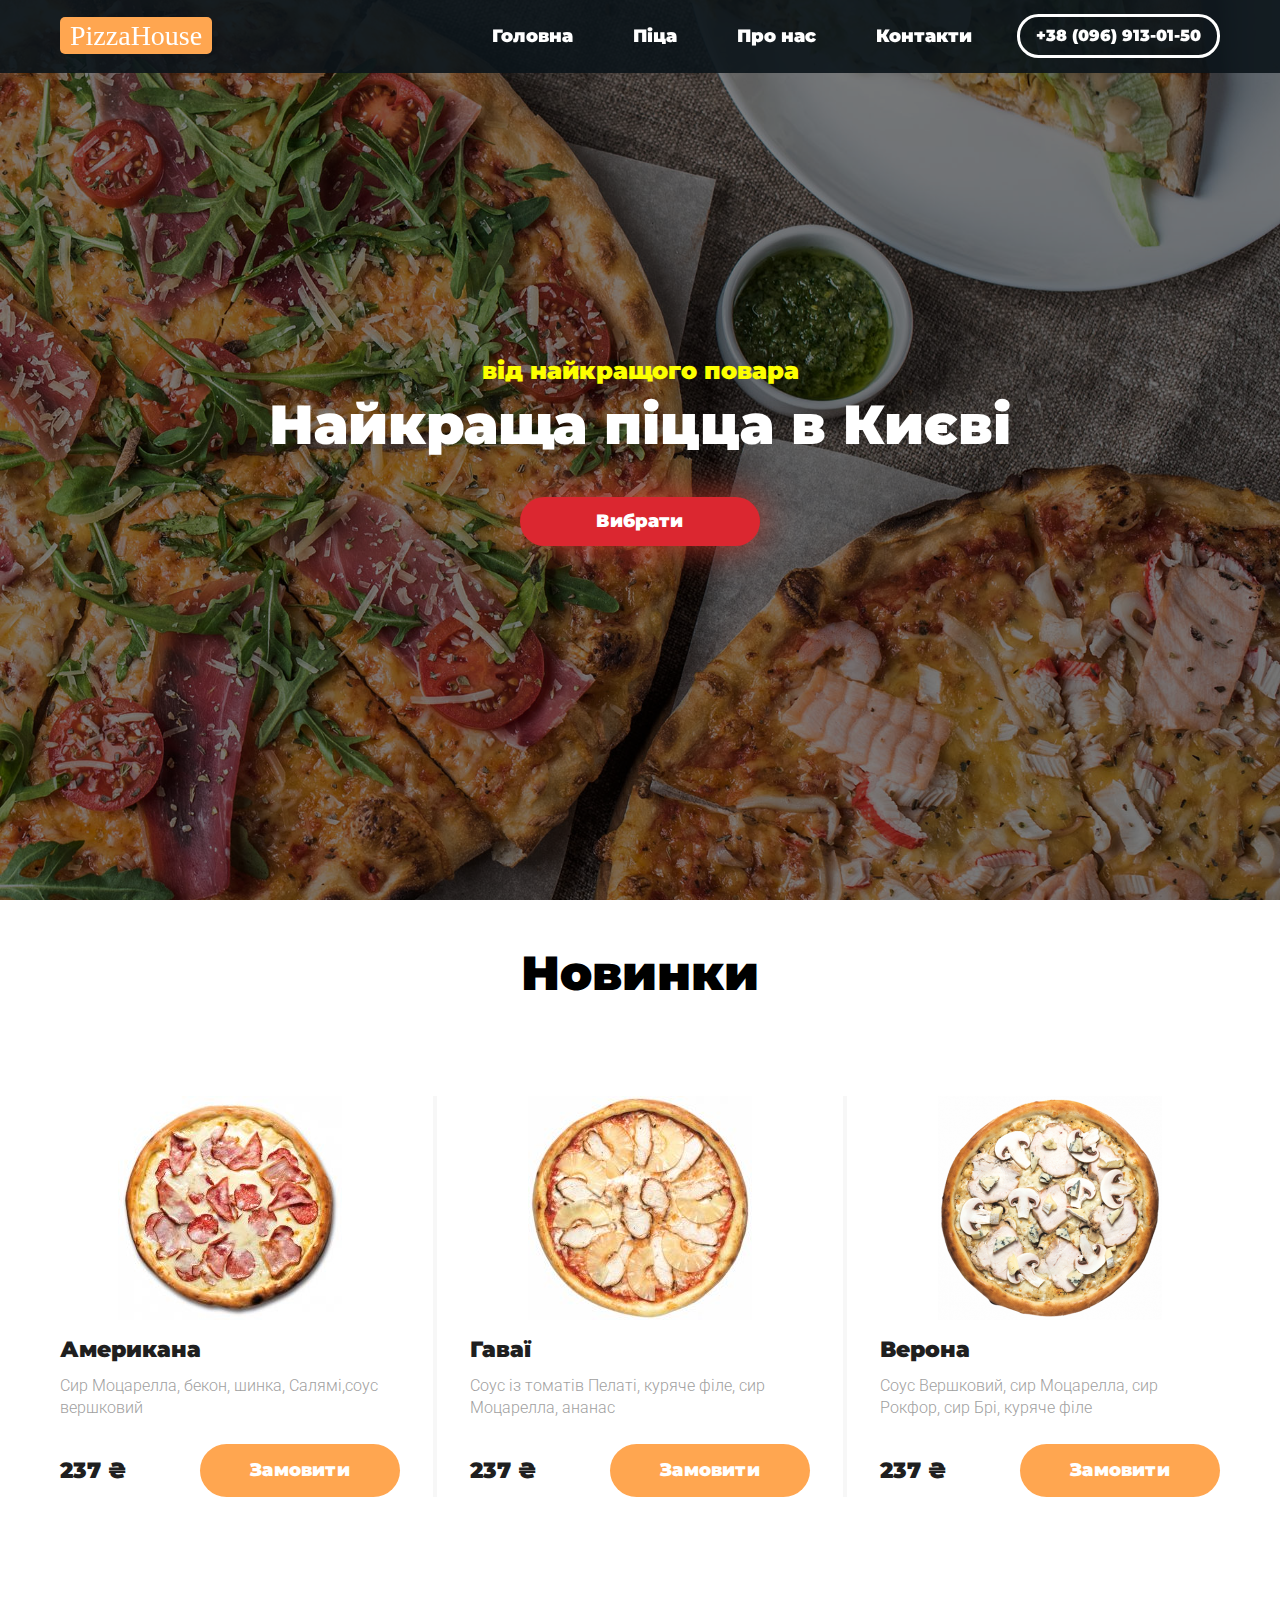
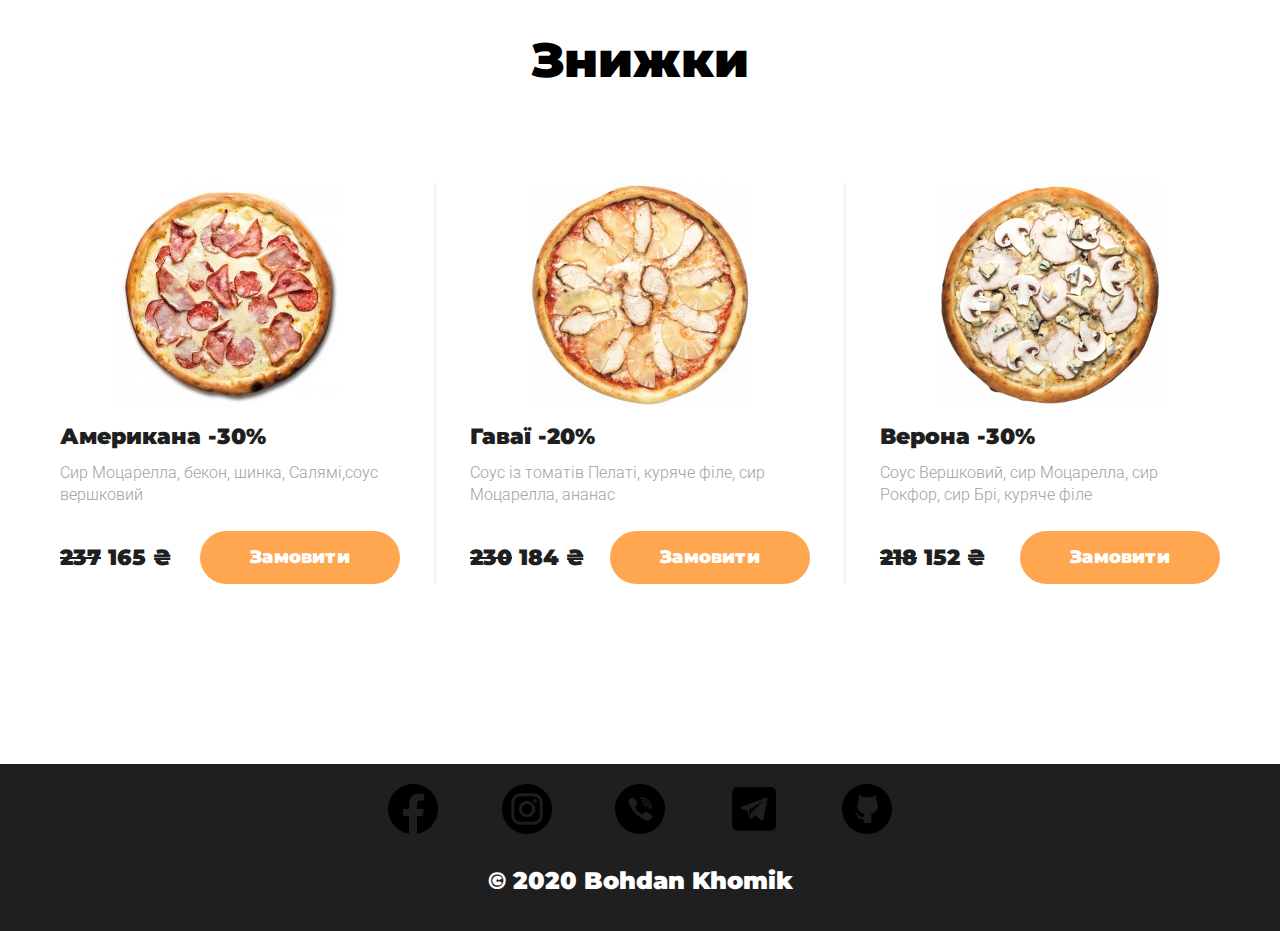
==== coursework1/index.html @ d34571e2 "First commit" ====
<!DOCTYPE html>
<html lang="en">

<head>
    <meta charset="UTF-8">
    <meta name="viewport" content="width=device-width, initial-scale=1.0">
    <link rel="stylesheet" href="css/normalize.css">
    <link rel="stylesheet" href="css/style.css">
    <link rel="stylesheet" href="css/header.css">
    <link rel="stylesheet" href="css/menu.css">
    <link rel="stylesheet" href="css/footer.css">
    <link href="https://fonts.googleapis.com/css2?family=Roboto:wght@300&display=swap" rel="stylesheet">
    <link href="https://fonts.googleapis.com/css2?family=Montserrat:wght@900&display=swap" rel="stylesheet">
    <title>Головна</title>
</head>

<body>
    <header class="header">
        <div class="container header_container">
            <div class="logotipe">
                <div class="logo">
                    <a class="log" href="#">PizzaHouse</a>
                </div>
            </div>
            <div class="navigation">
                <div class="nav">
                    <ul class="nav_ul">
                        <li>
                            <a class="nav_item" href="index.html"><span class="text">Головна</span></a>
                        </li>
                        <li>
                            <a class="nav_item" href="menu.html"><span class="text">Піца</span></a>
                        </li>
                        <li>
                            <a class="nav_item" href="about.html"><span class="text"> Про нас</span></a>
                        </li>
                        <li>
                            <a class="nav_item" href="contacts.html"><span class="text"> Контакти</span></a>
                        </li>
                    </ul>
                </div>
                <div class="phone">
                    <a class="phone_item headerphone_item" href="tel: +380969130150">+38 (096) 913-01-50</a>
                </div>
                <div class="hamburger" onclick="show('block')">
                    <button class="btn_menu " type="button ">
                    <span class="btn_menu_box ">
                        <span class="btn_menu_inner "></span>
                    </span>
                </button>
                </div>
            </div>
        </div>
    </header>
    <div class="section ">
        <div class="container section_container ">
            <p class="section_subtitle "> від найкращого повара</p>
            <h1 class="section_title ">Найкраща піцца в Києві</h1>
            <div class="section_title "></div>
            <div class="section_btn ">
                <a href="menu.html " class="btn ">Вибрати</a>
            </div>
        </div>
    </div>
    <main class="main ">
        <section class="section_new ">
            <div class="container ">
                <div class="main ">
                    <h2 class="new_title ">Новинки</h2>
                </div>
                <div class="catalog ">
                    <div class="catalog_item ">
                        <div class="products catalog_products ">
                            <img src="img/katalog/amerukana.jpg " alt=" " class="product ">
                            <div class="product_content ">
                                <h3 class="product_title ">Американа</h3>
                                <p class="product_info ">Сир Моцарелла, бекон, шинка, Салямі,соус вершковий</p>
                            </div>
                            <div class="product_sizes ">

                                <div class="bot ">
                                    <div class="price ">
                                        <span class="value ">237</span>
                                        <span class="currentcy "> &#8372;</span>
                                    </div>
                                    <div>
                                        <a href="create_order.html " class="btn product_btn ">Замовити</a>
                                    </div>
                                </div>
                            </div>
                        </div>
                    </div>
                    <div class="catalog_item ">
                        <div class="products catalog_products ">
                            <img src="img/katalog/gavai.jpg " alt=" " class="product ">
                            <div class="product_content ">
                                <h3 class="product_title ">Гаваї</h3>
                                <p class="product_info ">Соус із томатів Пелаті, куряче філе, сир Моцарелла, ананас</p>
                            </div>
                            <div class="product_sizes ">

                                <div class="bot ">
                                    <div class="price ">
                                        <span class="value ">237</span>
                                        <span class="currentcy "> &#8372;</span>
                                    </div>
                                    <div>
                                        <a href="create_order.html " class="btn product_btn ">Замовити</a>
                                    </div>
                                </div>
                            </div>
                        </div>
                    </div>
                    <div class="catalog_item ">
                        <div class="products catalog_products ">
                            <img src="img/katalog/verona.jpg " alt=" " class="product ">
                            <div class="product_content ">
                                <h3 class="product_title ">Верона</h3>
                                <p class="product_info ">Соус Вершковий, сир Моцарелла, сир Рокфор, сир Брі, куряче філе</p>
                            </div>
                            <div class="product_sizes ">

                                <div class="bot ">
                                    <div class="price ">
                                        <span class="value ">237</span>
                                        <span class="currentcy "> &#8372;</span>
                                    </div>
                                    <div>
                                        <a href="create_order.html " class="btn product_btn ">Замовити</a>
                                    </div>
                                </div>
                            </div>
                        </div>
                    </div>
                </div>
            </div>
        </section>
        <section class="section_sales ">
            <div class="container ">
                <div class="main ">
                    <h2 class="new_title ">Знижки</h2>
                </div>
                <div class="catalog ">
                    <div class="catalog_item ">
                        <div class="products catalog_products ">
                            <img src="img/katalog/amerukana.jpg " alt=" " class="product ">
                            <div class="product_content ">
                                <h3 class="product_title ">Американа -30%</h3>
                                <p class="product_info ">Сир Моцарелла, бекон, шинка, Салямі,соус вершковий</p>
                            </div>
                            <div class="product_sizes ">

                                <div class="bot ">
                                    <div class="price ">
                                        <span class="value "><strike>237</strike> 165</span>
                                        <span class="currentcy "> &#8372;</span>
                                    </div>
                                    <div>
                                        <a href="create_order.html " class="btn product_btn ">Замовити</a>
                                    </div>
                                </div>
                            </div>
                        </div>
                    </div>
                    <div class="catalog_item ">
                        <div class="products catalog_products ">
                            <img src="img/katalog/gavai.jpg " alt=" " class="product ">
                            <div class="product_content ">
                                <h3 class="product_title ">Гаваї -20%</h3>
                                <p class="product_info ">Соус із томатів Пелаті, куряче філе, сир Моцарелла, ананас</p>
                            </div>
                            <div class="product_sizes ">

                                <div class="bot ">
                                    <div class="price ">
                                        <span class="value "><strike>230</strike> 184</span>
                                        <span class="currentcy "> &#8372;</span>
                                    </div>
                                    <div>
                                        <a href="create_order.html " class="btn product_btn ">Замовити</a>
                                    </div>
                                </div>
                            </div>
                        </div>
                    </div>
                    <div class="catalog_item ">
                        <div class="products catalog_products ">
                            <img src="img/katalog/verona.jpg " alt=" " class="product ">
                            <div class="product_content ">
                                <h3 class="product_title ">Верона -30%</h3>
                                <p class="product_info ">Соус Вершковий, сир Моцарелла, сир Рокфор, сир Брі, куряче філе</p>
                            </div>
                            <div class="product_sizes ">

                                <div class="bot ">
                                    <div class="price ">
                                        <span class="value "><strike>218</strike> 152</span>
                                        <span class="currentcy "> &#8372;</span>
                                    </div>
                                    <div>
                                        <a href="create_order.html " class="btn product_btn ">Замовити</a>
                                    </div>
                                </div>
                            </div>
                        </div>
                    </div>
                </div>
            </div>
        </section>
    </main>
    <footer>
        <div class="icon ">
            <a href="https://www.facebook.com/profile.php?id=100011536720653 " target="_blank "> <img src="img/footer/facebook.png " alt="Facebook "></a>
            <a href="https://www.instagram.com/_bodianych_/ " target="_blank "> <img src="img/footer/instagram.png " alt="Instagram "> </a>
            <a href="tel:+380969130150 " target="_blank "> <img src="img/footer/viber.png " alt="viber "></a>
            <a href="https://t.me/Bodiantos " target="_blank "> <img src="img/footer/telegram.png " alt="Telegram "></a>
            <a href="https://github.com/BohdanKhomik " target="_blank "> <img src="img/footer/github.png " alt="Github "></a>
        </div>
        <p class="author "> &copy; 2020 Bohdan Khomik </p>
    </footer>
    <div id="Form">

    </div>
    <script src="js/nav.js"></script>
    <script src="js/myLib.js "></script>
    <script src="js/products.js "></script>
</body>

</html>
---- coursework1/css/style.css ----
/* font-family: 'Roboto', sans-serif;
font-family: 'Montserrat', sans-serif; */


/* --------------------Header end---------------------- */


/* --------------------Section---------------------- */

.section {
    height: 100vh;
    background: #0e1419 url(../img/index/pizza.jpg) no-repeat center;
    background-size: cover;
    color: #fff;
    display: flex;
    justify-content: center;
    align-items: center;
    text-align: center;
    position: relative;
    min-height: 600px;
    padding: 170px 0 100px;
}

.section::before {
    content: "";
    position: absolute;
    top: 0;
    left: 0;
    background: rgba(0, 0, 0, 0.5);
    width: 100%;
    height: 100%;
}

.section_container {
    position: relative;
    width: 560px;
}

.section_subtitle {
    font-size: 24px;
    font-family: 'Montserrat', sans-serif;
    font-weight: 900;
    color: #fcff00;
    margin: 0;
}

.section_title {
    font-size: 55px;
    font-family: 'Montserrat', sans-serif;
    font-weight: 900;
    margin: 0 0 35px;
}

.btn {
    background: #db2730;
    color: #fff;
    text-decoration: none;
    display: inline-block;
    padding: 12px 20px;
    width: 240px;
    max-width: 100%;
    border-radius: 28px;
    font-family: 'Montserrat', sans-serif;
    font-weight: 900;
    font-size: 18px;
    cursor: pointer;
    text-align: center;
    letter-spacing: .01em;
    box-shadow: 0 0 38px 0 rgba(212, 68, 50, 0.8);
    transition: color .2s, background .2s, opasity .2s;
    -webkit-border-radius: 28px;
    -moz-border-radius: 28px;
    -ms-border-radius: 28px;
    -o-border-radius: 28px;
    -webkit-transition: all .2s;
    -moz-transition: all .2s;
    -ms-transition: all .2s;
    -o-transition: all .2s;
}

.btn:hover {
    background: #bb252d;
}

.btn:active {
    opacity: 0.8;
    transform: scale(.95);
    -webkit-transform: scale(.95);
    -moz-transform: scale(.95);
    -ms-transform: scale(.95);
    -o-transform: scale(.95);
}

.new_title {
    color: #000000;
    font-family: 'Montserrat', sans-serif;
    font-size: 48px;
    font-weight: 900;
    text-align: center;
    margin: 40px auto;
}


/* -----------------ADAPTIVE------------------- */

@media(max-width: 1200px) {
    .nav_item {
        font-size: 16px;
        padding: 12px 30px;
    }
    .headerphone_item {
        font-size: 14px;
        padding: 7px 16px;
    }
}

@media(max-width: 992px) {
    .nav {
        display: none;
    }
    .section {
        padding-top: 150px;
    }
    .hamburger {
        display: block;
    }
    .header {
        padding: 5px 0;
    }
}

@media (max-width: 576px) {
    .section_subtitle {
        font-size: 18px;
    }
    .section_title {
        font-size: 40px;
    }
    .btn {
        padding: 10px 20px;
        width: 220px;
        font-size: 16px;
    }
}

@media(max-width: 480px) {
    .phone {
        display: none;
    }
}

@media (max-width: 360px) {
    .section_title {
        font-size: 34px;
    }
}


/* --------------------Section---------------------- */
---- coursework1/css/header.css ----
/* font-family: 'Roboto', sans-serif;
font-family: 'Montserrat', sans-serif; */

* {
    box-sizing: border-box;
}

body {
    font-family: 'Roboto', sans-serif;
    font-weight: 300;
    font-size: 16px;
    line-height: 1.375;
    color: #1f1f1f;
}

.container {
    padding: 0 20px;
    width: 1200px;
    max-width: 100%;
    margin: 0 auto;
}

.section {
    padding: 110px 0;
}

.log {
    padding: 3px 10px;
    margin-right: 15px;
    font-size: 28px;
    background-color: #ffa650;
    font-family: 'Oleo Script', serif;
    text-align: center;
    text-decoration: none;
    color: white;
    border-radius: 5px;
    -webkit-border-radius: 5px;
    -moz-border-radius: 5px;
    -ms-border-radius: 5px;
    -o-border-radius: 5px;
}

#Form {
    position: absolute;
    top: 0;
    right: 0;
    left: 0;
    bottom: 0;
    z-index: 150;
    display: none;
    margin: 0 auto;
    max-width: 600px;
}

form {
    max-width: 600px;
    background-color: white;
    border-radius: 40px;
    margin: 20px auto;
    padding: 20px 0 20px;
    text-align: center;
    -webkit-border-radius: 40px;
    -moz-border-radius: 40px;
    -ms-border-radius: 40px;
    -o-border-radius: 40px;
}


/* --------------------Button For Phone start------------------------ */

.phone_item {
    font-family: 'Montserrat', sans-serif;
    font-weight: 900;
    color: #fff;
    text-decoration: none;
    display: inline-block;
    border: 3px solid #fff;
    border-radius: 21.5px;
    padding: 8px 16px;
    transition: color .2s, background .2s, opasity .2s;
    -webkit-border-radius: 21.5px;
    -moz-border-radius: 21.5px;
    -ms-border-radius: 21.5px;
    -o-border-radius: 21.5px;
    -webkit-transition: color .2s, background .2s, opasity .2s;
    -moz-transition: color .2s, background .2s, opasity .2s;
    -ms-transition: color .2s, background .2s, opasity .2s;
    -o-transition: color .2s, background .2s, opasity .2s;
}

.phone_item:hover {
    color: #1f1f1f;
    background: #fff;
}

.phone_item:active {
    opacity: 0.8;
}


/* --------------------Button For Phone end------------------------ */


/* --------------------Button menu start------------------------ */

.btn_menu {
    background: none;
    cursor: pointer;
    display: inline-block;
    padding: 15px;
    border: 0;
    border-radius: 0;
    -webkit-border-radius: 0;
    -moz-border-radius: 0;
    -ms-border-radius: 0;
    -o-border-radius: 0;
}

.btn_menu_box {
    display: inline-block;
    width: 40px;
    height: 24px;
}

.btn_menu_inner {
    display: block;
    top: 50%;
    position: relative;
}

.btn_menu_inner::before,
.btn_menu_inner::after {
    content: '';
    position: absolute;
    left: 0;
}

.btn_menu_inner::before {
    top: -10px;
}

.btn_menu_inner::after {
    top: 10px;
}

.btn_menu_inner,
.btn_menu_inner::before,
.btn_menu_inner::after {
    width: 100%;
    height: 4px;
    background: #fff;
    border-radius: 5px;
    -webkit-border-radius: 5px;
    -moz-border-radius: 5px;
    -ms-border-radius: 5px;
    -o-border-radius: 5px;
}

.hamburger {
    display: none;
    margin-right: -15px;
}


/* ------------------Button------------------- */

.btn {
    background: #db2730;
    color: #fff;
    text-decoration: none;
    display: inline-block;
    padding: 12px 20px;
    width: 240px;
    max-width: 100%;
    border-radius: 28px;
    font-family: 'Montserrat', sans-serif;
    font-weight: 900;
    font-size: 18px;
    cursor: pointer;
    text-align: center;
    letter-spacing: .01em;
    box-shadow: 0 0 38px 0 rgba(212, 68, 50, 0.8);
    transition: color .2s, background .2s, opasity .2s;
    -webkit-border-radius: 28px;
    -moz-border-radius: 28px;
    -ms-border-radius: 28px;
    -o-border-radius: 28px;
    -webkit-transition: all .2s;
    -moz-transition: all .2s;
    -ms-transition: all .2s;
    -o-transition: all .2s;
}

.btn:hover {
    background: #bb252d;
}

.btn:active {
    opacity: 0.8;
    transform: scale(.95);
    -webkit-transform: scale(.95);
    -moz-transform: scale(.95);
    -ms-transform: scale(.95);
    -o-transform: scale(.95);
}


/* ------------------Button------------------- */


/* --------------------Button menu end------------------------ */


/* --------------------Header---------------------- */

.header {
    position: fixed;
    top: 0;
    left: 0;
    width: 100%;
    z-index: 5;
    background: rgba(11, 20, 25, .9);
    padding: 9px 0;
    overflow: hidden;
}

.text {
    position: relative;
    transition: color .2s;
    -webkit-transition: color .2s;
    -moz-transition: color .2s;
    -ms-transition: color .2s;
    -o-transition: color .2s;
}

.header_container {
    display: flex;
    justify-content: space-between;
    align-items: center;
}

.navigation {
    display: flex;
    align-items: center;
}

.nav {
    margin-right: 15px;
}

.nav_ul {
    list-style: none;
    display: flex;
    margin: 0;
    padding: 0;
}

.nav_item {
    color: #fff;
    text-decoration: none;
    display: block;
    padding: 15px 30px;
    font-family: 'Montserrat', sans-serif;
    font-weight: 900;
    font-size: 18px;
    position: relative;
    transition: color .2s;
    -webkit-transition: color .2s;
    -moz-transition: color .2s;
    -ms-transition: color .2s;
    -o-transition: color .2s;
}

.nav_item:hover {
    color: #1f1f1f;
}

.nav_item::before {
    content: '';
    position: absolute;
    top: 0;
    left: 0;
    background: #fff;
    width: 100%;
    height: calc(100% + 120px);
    transform: translateY(-50%);
    opacity: 0;
    transition: opasity .2s;
    -webkit-transform: translateY(-50%);
    -moz-transform: translateY(-50%);
    -ms-transform: translateY(-50%);
    -o-transform: translateY(-50%);
}

.nav_item:hover::before {
    opacity: 1;
}


/* --------------------------------------- */

@media(max-width: 1200px) {
    .nav_item {
        font-size: 16px;
        padding: 12px 30px;
    }
    .headerphone_item {
        font-size: 14px;
        padding: 7px 16px;
    }
}

@media(max-width: 992px) {
    .nav {
        display: none;
    }
    .hamburger {
        display: block;
    }
    .header {
        padding: 5px 0;
    }
}

@media(max-width: 480px) {
    .phone {
        display: none;
    }
}
---- coursework1/css/menu.css ----
/* font-family: 'Roboto', sans-serif;
font-family: 'Montserrat', sans-serif; */

.title {
    color: #ffa650;
    font-family: 'Montserrat', sans-serif;
    font-size: 48px;
    font-weight: 900;
    text-align: center;
    margin: 0 auto 40px;
}

.catalog_nav {
    display: flex;
    justify-content: center;
}

.main {
    margin-bottom: 90px;
}

.menu {
    list-style: none;
    margin: 0;
    padding: 0;
    display: flex;
    overflow: hidden;
    box-shadow: 0 2px 20px 0 rgba(0, 0, 0, 0.1);
    border-radius: 25px;
    -webkit-border-radius: 25px;
    -moz-border-radius: 25px;
    -ms-border-radius: 25px;
    -o-border-radius: 25px;
}

.menu_btn {
    min-width: 150px;
    padding: 0;
    color: #cec9ce;
    background-color: transparent;
    border: 0;
    cursor: pointer;
    display: inline-block;
    text-align: center;
    padding: 15px;
    font-family: 'Montserrat', sans-serif;
    font-size: 18px;
    font-weight: 900;
    border-right: 1px solid #cec9ce;
    transition: border .2s, background .2s, color .2s;
    -webkit-transition: border .2s, background .2s, color .2s;
    -moz-transition: border .2s, background .2s, color .2s;
    -ms-transition: border .2s, background .2s, color .2s;
    -o-transition: border .2s, background .2s, color .2s;
}

.menu_btn.active {
    background-color: #1f1f1f;
    color: #fff;
    border-color: #1f1f1f;
}

.menu_item:last-of-type .menu_btn {
    border-right: 0;
}

.menu_btn:not(.active):hover {
    background-color: #ffa650;
    color: #fff;
    border-right-color: #ffa650;
}


/* -------------------Каталог--------------------- */

.catalog {
    display: flex;
    flex-wrap: wrap;
    margin: 0 -35px;
}

.catalog_item {
    width: calc(100% / 3);
    margin-bottom: 90px;
    padding: 0 35px;
    position: relative;
}

.catalog_item::before {
    content: '';
    background: #f7f7f7;
    position: absolute;
    left: 0;
    top: 0;
    width: 4px;
    height: 100%;
    transform: translateX(-50%);
    -webkit-transform: translateX(-50%);
    -moz-transform: translateX(-50%);
    -ms-transform: translateX(-50%);
    -o-transform: translateX(-50%);
}

.catalog_item:nth-of-type(3n+1)::before {
    content: none;
}

.product {
    display: block;
    margin: 0 auto 15px;
}

.product_title {
    margin: 0 0 10px;
    font-family: 'Montserrat', sans-serif;
    font-size: 22px;
    font-weight: 900;
}

.product_info {
    margin: 0;
    color: #9f9f9f;
}

.products {
    display: flex;
    flex-direction: column;
    height: 100%;
}

.product_content {
    flex-grow: 1;
    margin-bottom: 25px;
}

.product_size {
    display: flex;
    margin-bottom: 30px;
    border-radius: 21px;
    overflow: hidden;
    box-shadow: 0px 2px 20px 0px rgba(0, 0, 0, 0.05);
    justify-content: space-between;
    -webkit-border-radius: 21px;
    -moz-border-radius: 21px;
    -ms-border-radius: 21px;
    -o-border-radius: 21px;
}

.size {
    border: 0;
    background: transparent;
    cursor: pointer;
    display: inline-block;
    text-align: center;
    color: #e6e6e6;
    font-family: 'Montserrat', sans-serif;
    font-size: 22px;
    font-weight: 900;
    padding: 14px 20px;
    border-radius: 21px;
    -webkit-border-radius: 21px;
    -moz-border-radius: 21px;
    -ms-border-radius: 21px;
    -o-border-radius: 21px;
}

.size.active {
    color: #a2a2a2;
    box-shadow: 0px 2px 20px 0px rgba(0, 0, 0, 0.08);
}

.bot {
    display: flex;
    align-items: center;
    justify-content: space-between;
}

.price {
    font-family: 'Montserrat', sans-serif;
    font-size: 22px;
    font-weight: 900;
}

.product_btn {
    border: none;
    box-shadow: none;
    background: #ffa650;
    width: 200px;
    padding: 14px 28px;
}

.product_btn:hover {
    background: #ff7c21;
}


/* -------------------Каталог--------------------- */


/* ---------------- adapt ---------------*/

@media (min-width: 993px) and (max-width: 1200px) {
    .size {
        padding: 13px 25px;
    }
    .catalog_item {
        padding-left: 20px;
        padding-right: 20px;
    }
}

@media (max-width: 992px) {
    .catalog_item {
        width: 50%;
    }
    .catalog_item:nth-of-type(even)::before {
        content: '';
    }
    .catalog_item:nth-of-type(odd)::before {
        content: none;
    }
}

@media (max-width: 1250px) {
    .catalog {
        margin: 0 -20px;
    }
    .catalog_item {
        padding-left: 20px;
        padding-right: 20px;
    }
}

@media (max-width: 767px) {
    .catalog_nav {
        width: 500px;
        max-width: 100%;
        margin: 0 auto;
    }
    .menu {
        flex-wrap: wrap;
        width: 100%;
        border-radius: 10px;
        -webkit-border-radius: 10px;
        -moz-border-radius: 10px;
        -ms-border-radius: 10px;
        -o-border-radius: 10px;
    }
    .menu_item {
        width: 50%;
        flex-grow: 1;
    }
    .menu_btn {
        min-width: 0;
        width: 100%;
        border-top: 1px solid #cec9ce;
    }
    .menu_item:nth-of-type(1) .menu_btn,
    .menu_item:nth-of-type(2) .menu_btn {
        border-top: 0;
    }
    .menu_item:nth-of-type(even) .menu_btn {
        border-right: 0;
    }
    .catalog_item {
        width: 100%;
        margin-bottom: 50px;
    }
    .catalog_products {
        width: 350px;
        max-width: 100%;
        margin: 0 auto;
        border-bottom: 3px solid #f7f7f7;
        padding-bottom: 50px;
    }
    .catalog_item:nth-of-type(n)::before {
        content: none;
    }
    .catalog_item:last-of-type {
        margin-bottom: 0;
    }
    .catalog_item:last-of-type .catalog_products {
        border-bottom: 0;
        padding-bottom: 0;
    }
}

@media (max-width: 576px) {
    .section {
        padding: 90px 0;
    }
    .title {
        font-size: 36px;
    }
}

@media (max-width: 370px) {
    .size {
        padding: 13px 25px;
    }
    .price {
        font-size: 16px;
    }
}


/* ---------------- adapt ---------------*/
---- coursework1/css/footer.css ----
footer {
    text-align: center;
    padding: 10px 10px;
    width: 100%;
    background-color: #1f1f1f;
    font-family: 'Montserrat', sans-serif;
    font-weight: 900;
    font-size: 16px;
    color: #fff;
}

.icon {
    padding-top: 10px;
    width: 40%;
    margin: 0 auto;
    display: flex;
    justify-content: space-between;
}

.icon img {
    min-width: 25px;
    max-width: 50px;
    height: auto;
}

.author {
    font-family: 'Montserrat', sans-serif;
    font-weight: 900;
    font-size: 24px;
}
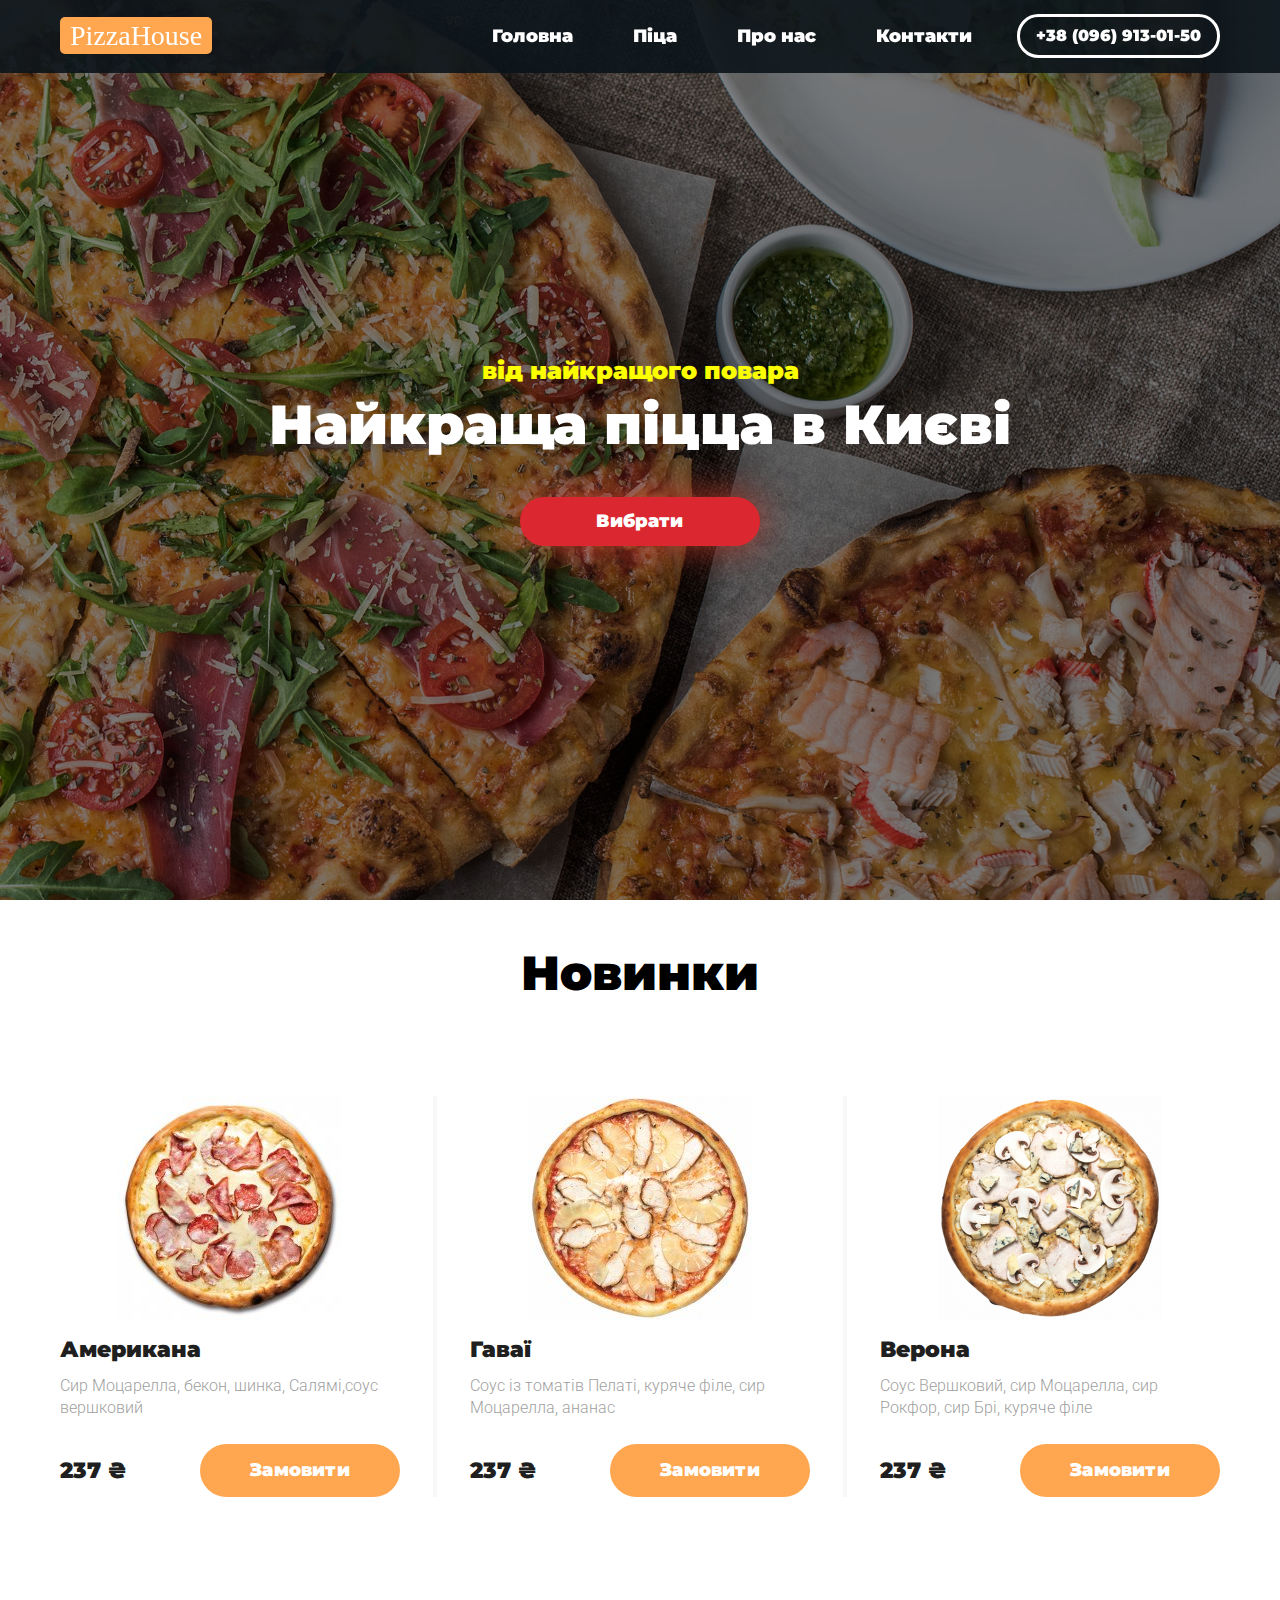
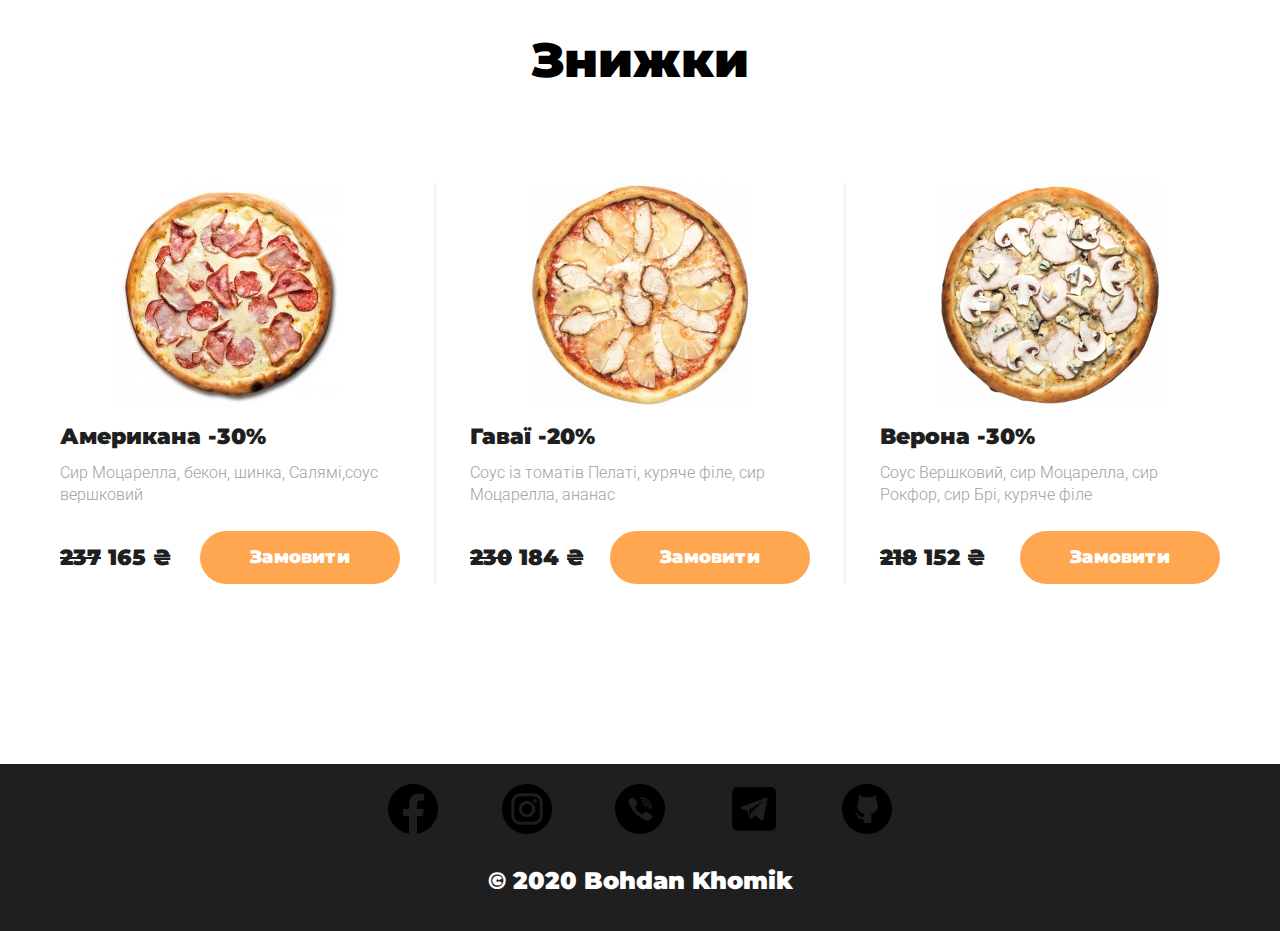
==== commit 1c8a8208: "First commit" ====
--- a/coursework1/index.html
+++ b/coursework1/index.html
@@ -24,7 +24,7 @@
             </div>
             <div class="navigation">
                 <div class="nav">
-                    <ul class="nav_ul">
+                    <ul class="nav_ul">vc
                         <li>
                             <a class="nav_item" href="index.html"><span class="text">Головна</span></a>
                         </li>
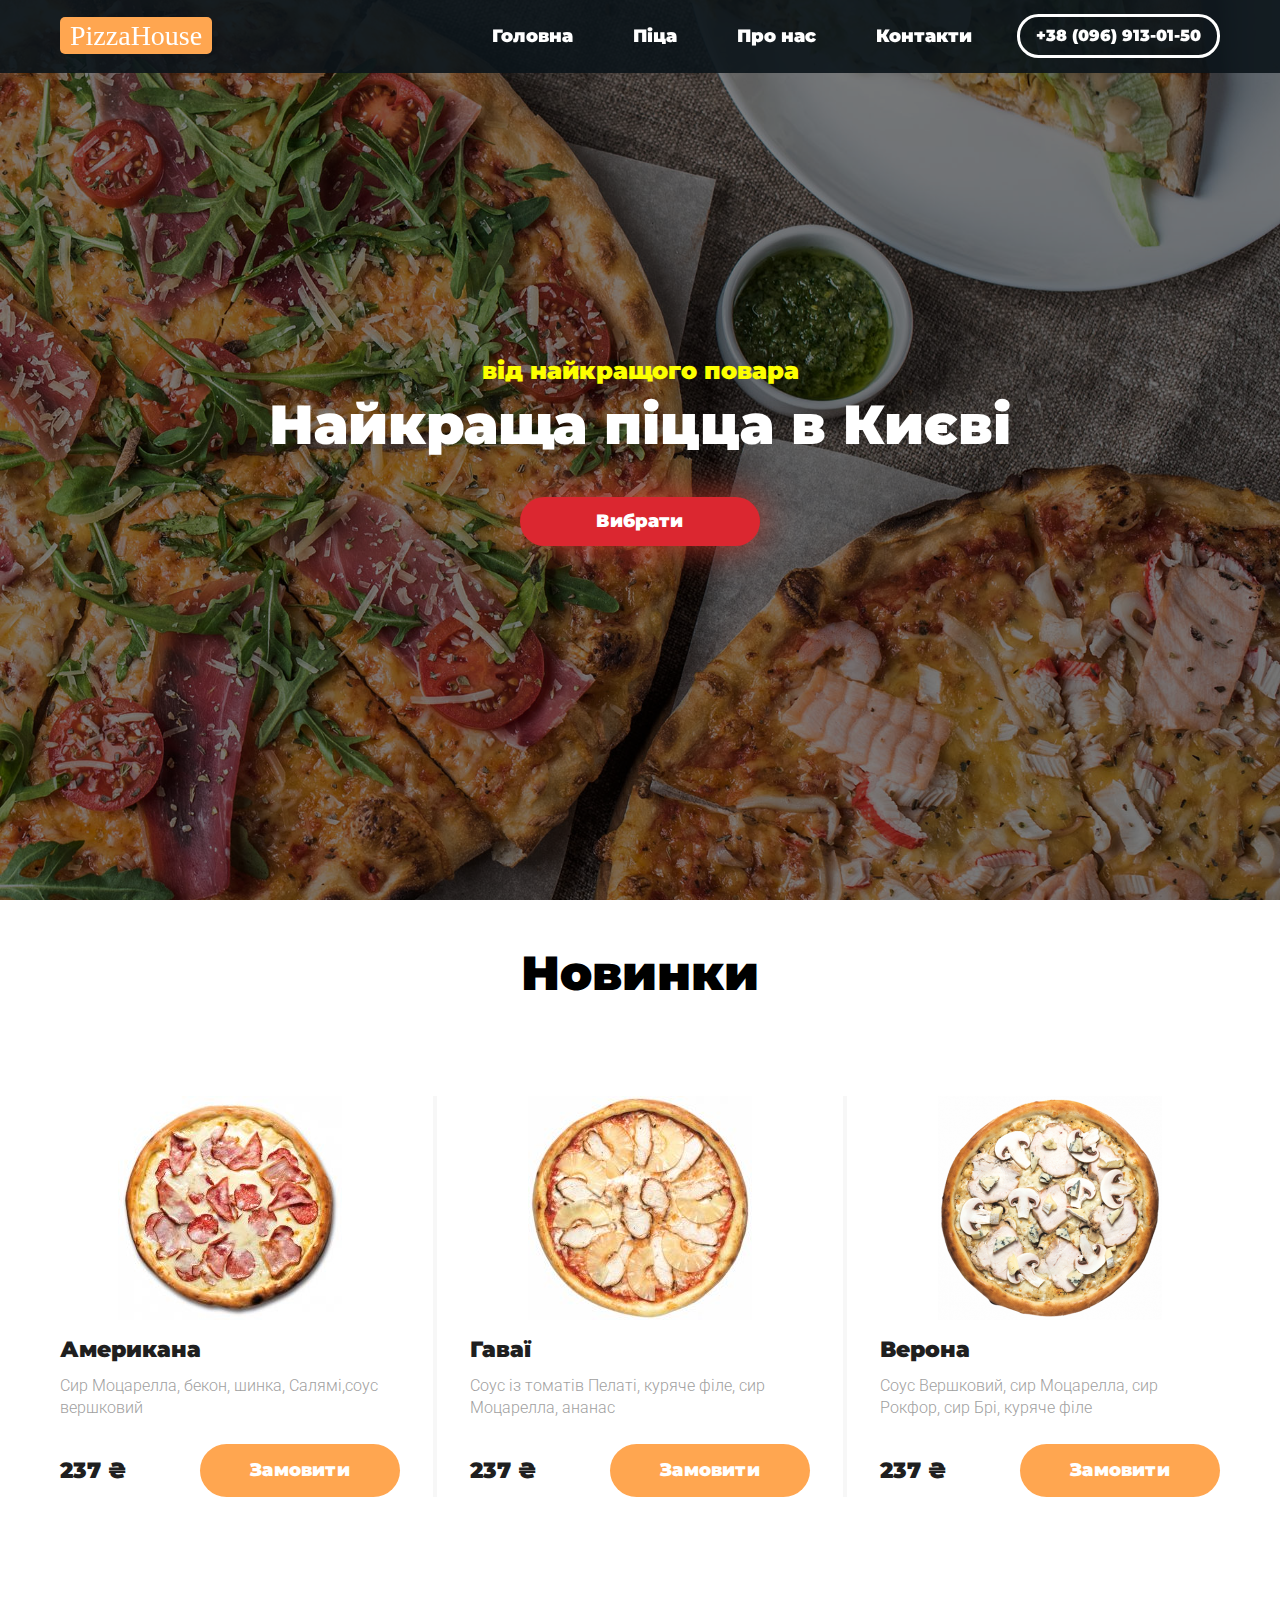
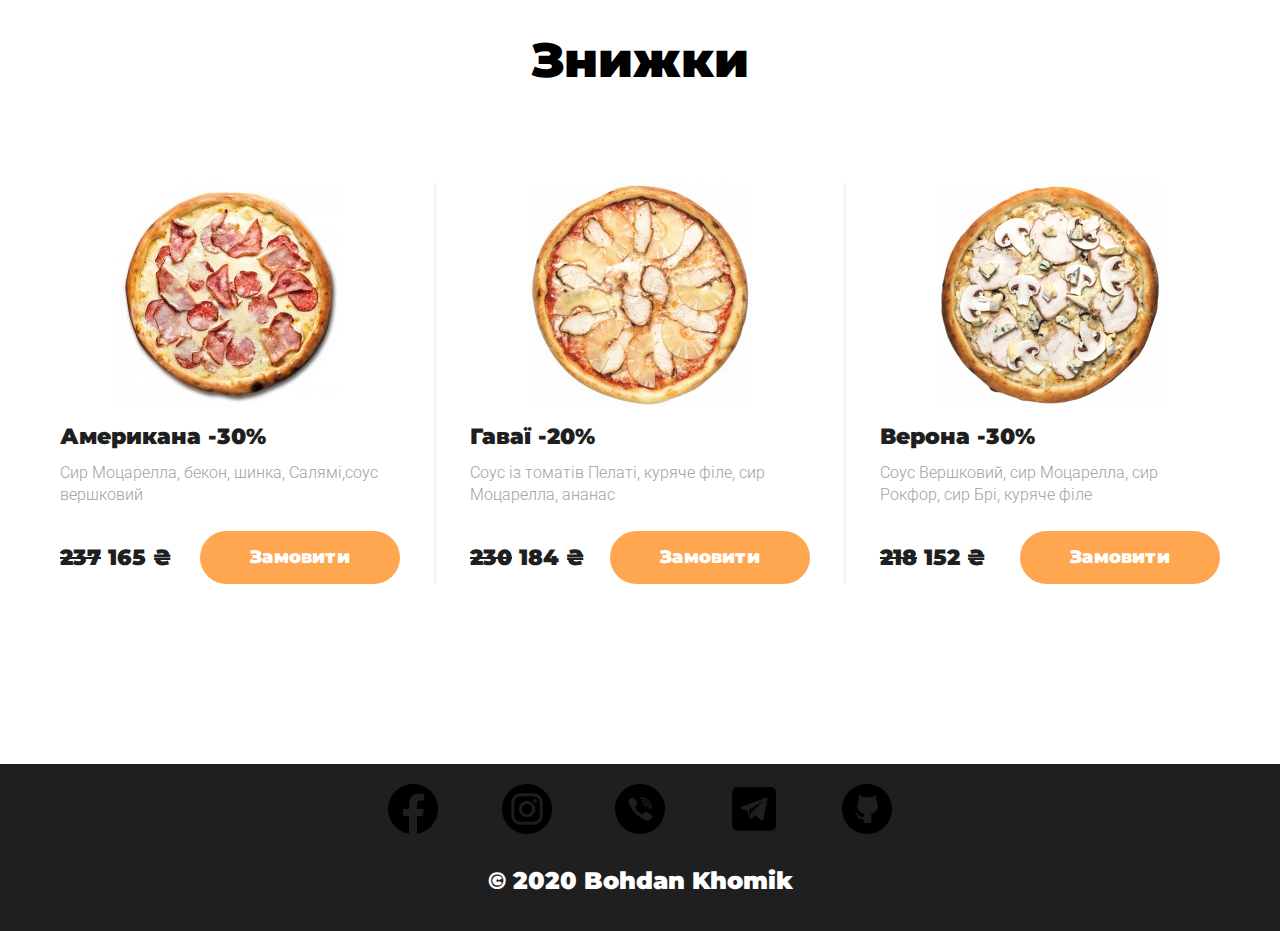
==== commit d57cce2e: "First commit" ====
--- a/coursework1/index.html
+++ b/coursework1/index.html
@@ -24,7 +24,7 @@
             </div>
             <div class="navigation">
                 <div class="nav">
-                    <ul class="nav_ul">vc
+                    <ul class="nav_ul">
                         <li>
                             <a class="nav_item" href="index.html"><span class="text">Головна</span></a>
                         </li>
